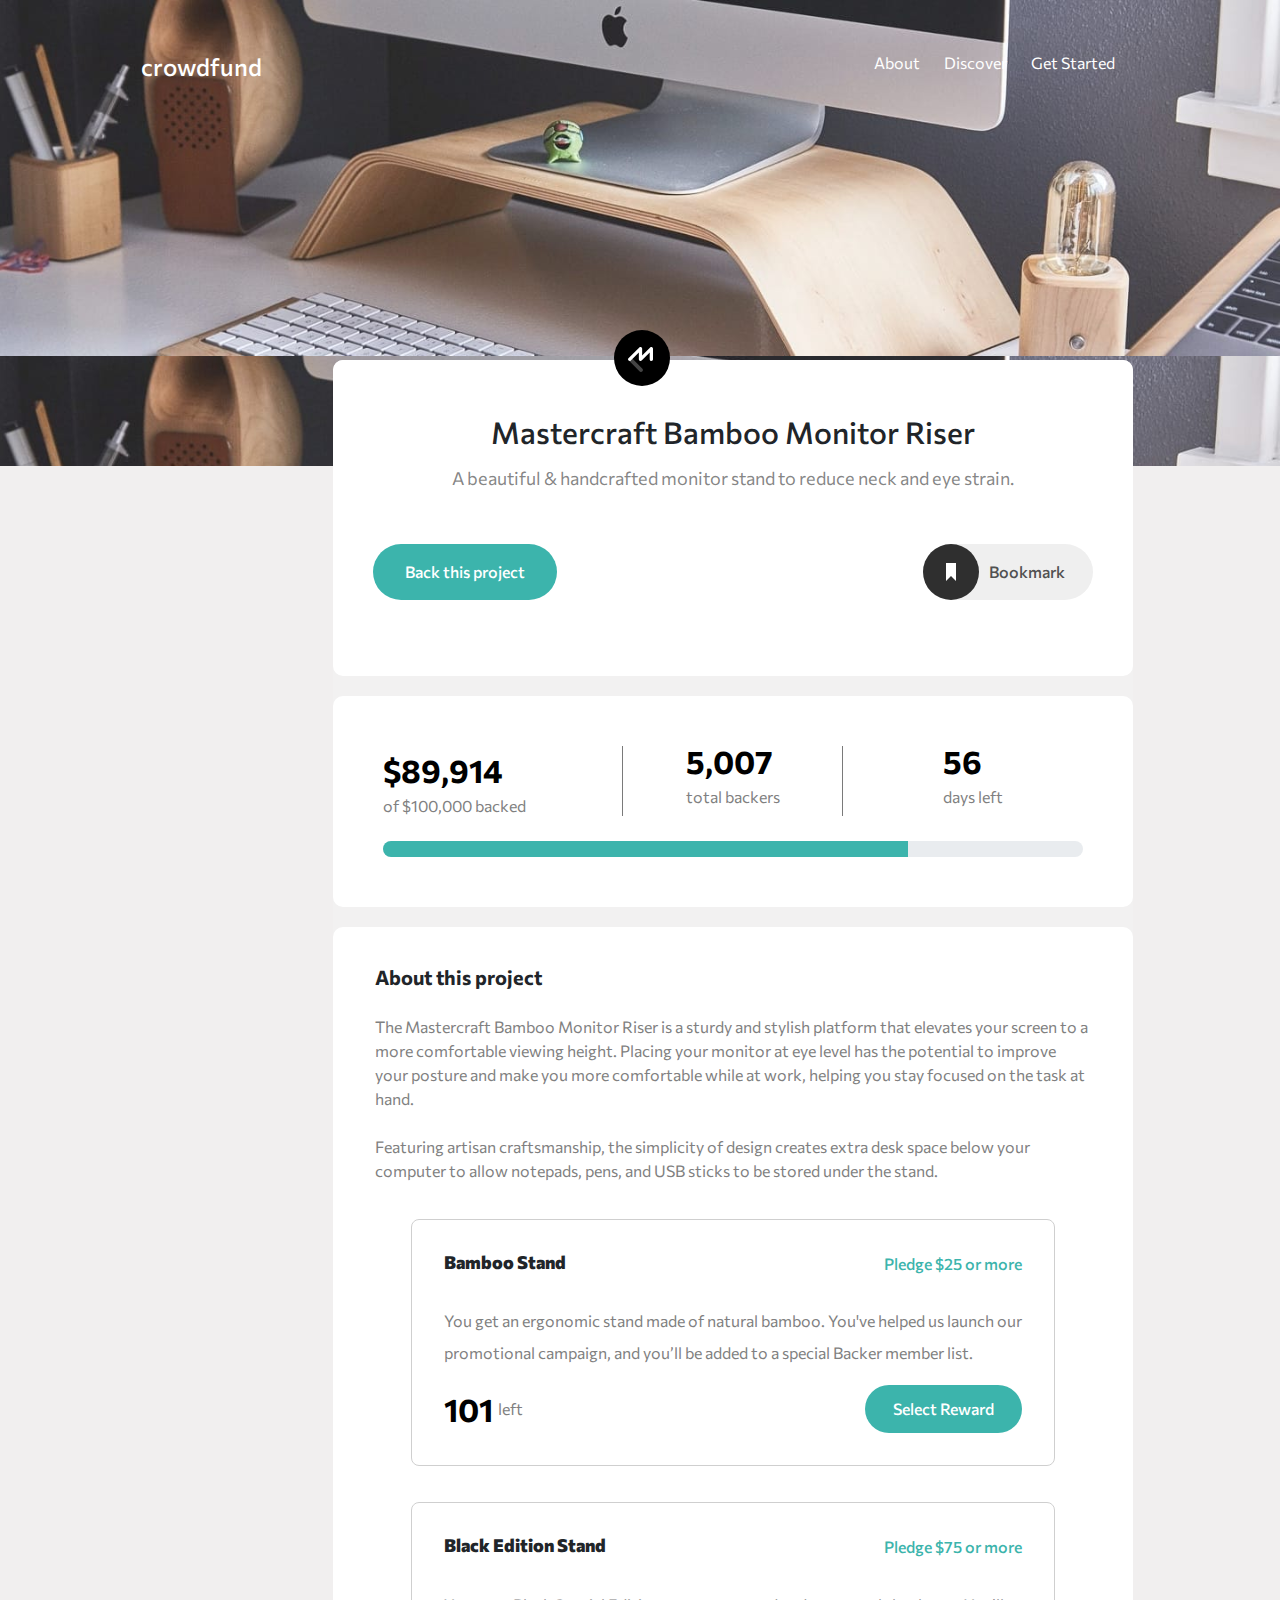
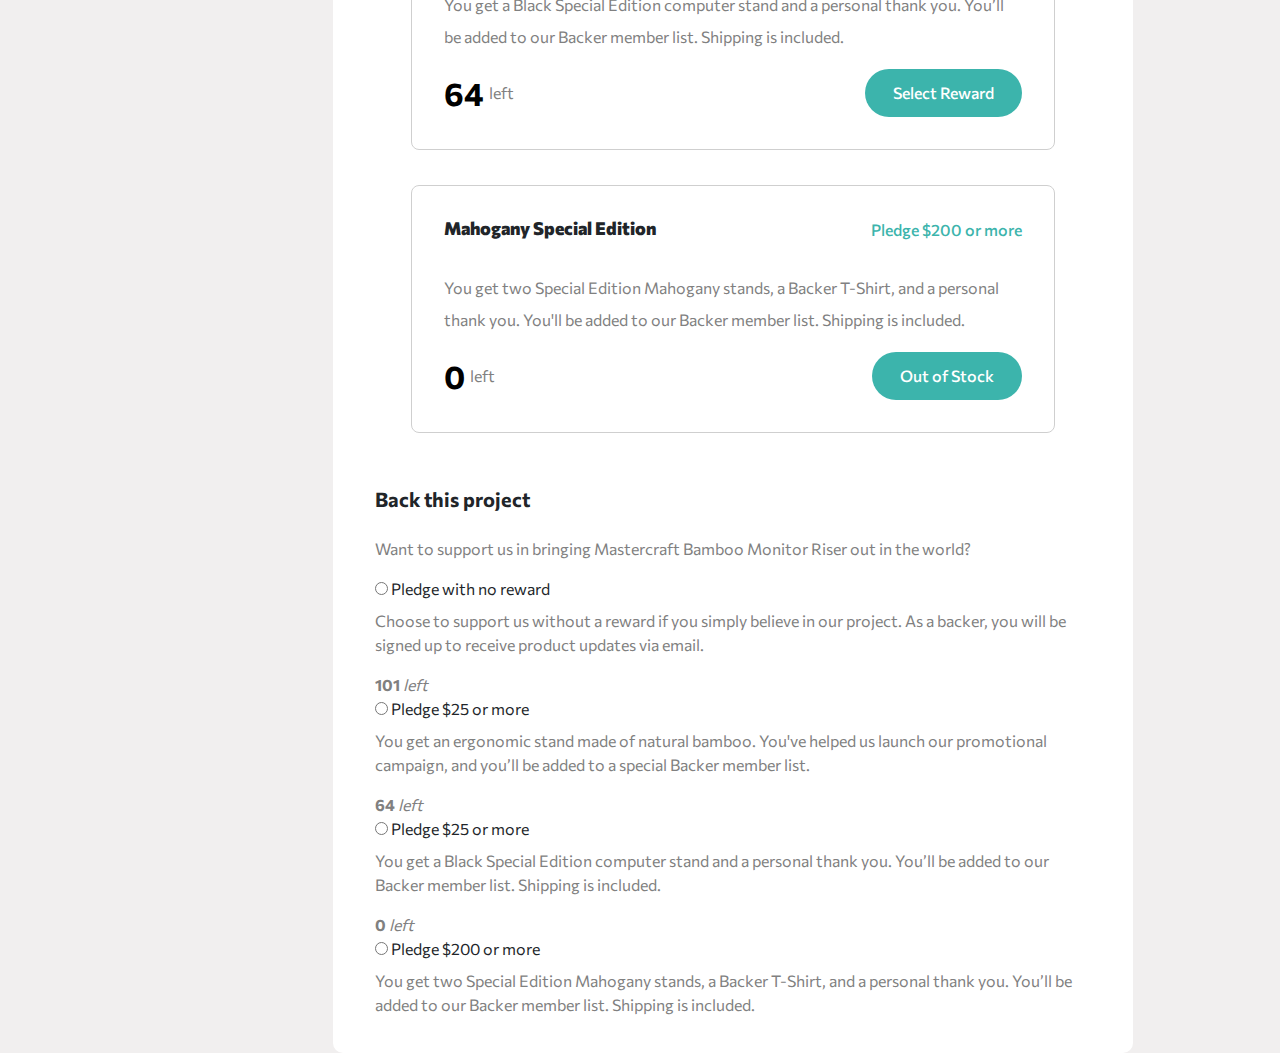
==== index.html @ 8dffcc37 "Landing Page done" ====
<!DOCTYPE html>
<html lang="en">

<head>
  <meta charset="UTF-8">
  <meta name="viewport" content="width=device-width, initial-scale=1.0">
  <!-- displays site properly based on user's device -->

  <link rel="icon" type="image/png" sizes="32x32" href="./images/favicon-32x32.png">
  <link rel="stylesheet" href="https://cdn.jsdelivr.net/npm/bootstrap@4.0.0/dist/css/bootstrap.min.css"
    integrity="sha384-Gn5384xqQ1aoWXA+058RXPxPg6fy4IWvTNh0E263XmFcJlSAwiGgFAW/dAiS6JXm" crossorigin="anonymous">
  <title>Frontend Mentor | Crowdfunding product page</title>
  <script src="index.js" defer></script>

  <!-- Feel free to remove these styles or customise in your own stylesheet 👍 -->

  <link rel="stylesheet" href="./CSS/index.css">
</head>

<body>
  <nav class="navbar-default">
    <div class="navbar">

      <div class="logo">
        <h2>crowdfund</h2>
      </div>
      <div class="navbar-menu">
        <ul id="menu">
          <li class="menu-item">About</li>
          <li class="menu-item">Discover</li>
          <li class="menu-item">Get Started</li>
        </ul>
      </div>

    </div>

  </nav>

  <!---======masterCraft ========-->
  <aside>
    <div class="masterCraft-logo">
      <svg width="56" height="56" xmlns="http://www.w3.org/2000/svg">
        <g fill="none" fill-rule="evenodd">
          <circle fill="#000" cx="28" cy="28" r="28" />
          <g fill-rule="nonzero">
            <path
              d="M15.565 28.565a1.93 1.93 0 012.606-.113l.122.113 10.142 10.142a1.93 1.93 0 01-2.606 2.84l-.122-.112-10.142-10.142a1.93 1.93 0 010-2.728z"
              fill="#444" />
            <path
              d="M36.19 17.48c1.006-.996 2.706-.34 2.805 1.026l.005.126v10.736c0 .9-.737 1.629-1.646 1.629a1.64 1.64 0 01-1.642-1.507l-.005-.122v-6.805l-8.043 7.957c-1.006.996-2.707.34-2.806-1.026l-.004-.126v-6.805L16.81 30.52a1.66 1.66 0 01-2.224.095l-.105-.095a1.616 1.616 0 01-.096-2.2l.096-.103L25.336 17.48c1.006-.996 2.707-.34 2.806 1.026l.004.126v6.804l8.043-7.956z"
              fill="#FFF" />
          </g>
        </g>
      </svg>
    </div>
  </aside>


  <main class="main">


    <header>

      <h1 id="mainHeading">Mastercraft Bamboo Monitor Riser</h1>


      <p class="theme">A beautiful & handcrafted monitor stand to reduce neck and eye strain.</p>


      <div class="project-links">
        <button class="back-project-button active-states-bookmark "><a href="#">Back this project</a></button>
        <!-- <button class="bookmark"><a href="#">Bookmark</a></button> -->

        <!----experiment -->
        <button class="bookmark-button"><svg width=" 56" height="56" xmlns="http://www.w3.org/2000/svg">
            <g fill="none" fill-rule="evenodd">
              <circle fill="#2F2F2F" cx="28" cy="28" r="28" />
              <path fill="white" d="M23 19v18l5-5.058L33 37V19z" />
            </g>
          </svg><a href="#">Bookmark</a>
        </button>
        <!---experiment end-->
      </div>

    </header>
    <!--=====Amount and Countdown Start ======----->
    <section id="counters">
      <div class="donation-count">



        <div class="backed-amount ">
          <p> <span class="count">$89,914</span>
            <br>
            of $100,000 backed
          </p>
        </div>

        <div class="backers">
          <p> <span class="count">5,007</span>
            <br>
            total backers
          </p>
        </div>

        <div class="days">
          <p> <span class="count">56</span>
            <br>
            days left
          </p>
        </div>
        <!--progress bar-->

      </div>
      <div class="progress">
        <div class="progress-bar w-75" role="progressbar" aria-valuenow="0" aria-valuemin="75" aria-valuemax="100">
        </div>
      </div>

    </section>




    <div class="content">

      <h2>About this project</h2>

      <p>
        The Mastercraft Bamboo Monitor Riser is a sturdy and stylish platform that elevates your screen
        to a more comfortable viewing height. Placing your monitor at eye level has the potential to improve
        your posture and make you more comfortable while at work, helping you stay focused on the task at hand.
        <br>
        <br>
        Featuring artisan craftsmanship, the simplicity of design creates extra desk space below your computer
        to allow notepads, pens, and USB sticks to be stored under the stand.
      </p>

      <div class="donation-options">
        <span class="pledge">
          Pledge $25 or more</span>
        <h6>Bamboo Stand</h6><br>
        <p>You get an ergonomic stand made of natural bamboo. You've helped us launch our promotional campaign, and
          you’ll be added to a special Backer member list.</p>


        <div class="donation-footer">
          <div class="counter">
            <strong class="count">101</strong>
            <span class="left">left</span>
          </div>
          <button class="donation-selection active-states-bookmark">Select Reward</button>
        </div>


      </div>

      <div class="donation-options">

        <span class="pledge">Pledge $75 or more</span>

        <h6>Black Edition Stand</h6> <br>
        <p>
          You get a Black Special Edition computer stand and a personal thank you. You’ll be added to our Backer
          member list. Shipping is included.
        </p>

        <div class="donation-footer">
          <div class="counter">
            <strong class="count">64</strong>
            <span class="left">left</span>
          </div>
          <button class="donation-selection active-states-bookmark">Select Reward</button>
        </div>


      </div>

      <div class="donation-options">

        <span class="pledge">Pledge $200 or more</span>
        <h6>Mahogany Special Edition</h6> <br>


        <p>You get two Special Edition Mahogany stands, a Backer T-Shirt, and a personal thank you. You'll be added
          to our Backer member list. Shipping is included.</p>
        <div class="donation-footer">
          <div class="counter">
            <strong class="count">0</strong>
            <span class="left">left</span>
          </div>
          <button class="donation-selection active-states-bookmark">Out of Stock</button>
        </div>
      </div>



      <!-- Selection modal start -->

      <div class="back-this-project">
        <h2>Back this project</h2>
        <p>Want to support us in bringing Mastercraft Bamboo Monitor Riser out in the world?
        </p>
        <!--Now Reward-->
        <div class="rewards">
          <input type="radio" id="noReward" name="noAward" value="0">
          <label for="noReward">Pledge with no reward</label><br>
          <p>Choose to support us without a reward if you simply believe in our project. As a backer,
            you will be signed up to receive product updates via email.
          </p>
        </div>


        <!--Bamboo Reward-->
        <div class="rewards">
          <div class="left">
            <strong>101</strong>
            <i>left</i>
          </div>
          <input type="radio" id="bambooStand" name="bambooAward" value="25">
          <label for="bambooStand">Pledge $25 or more</label><br>
          <p>
            You get an ergonomic stand made of natural bamboo. You've helped us launch our promotional campaign, and
            you’ll be added to a special Backer member list.
          </p>
        </div>

        <!---Black Edition Reward-->
        <div class="rewards">
          <div class="left">
            <strong>64</strong>
            <i>left</i>
          </div>
          <input type="radio" id="bambooStand" name="bambooAward" value="25">
          <label for="bambooStand">Pledge $25 or more</label><br>
          <p>You get a Black Special Edition computer stand and a personal thank you. You’ll be added to our Backer
            member list. Shipping is included.</p>
        </div>

        <!---Mahogany Special Edition-->
        <div class="rewards">
          <div class="left">
            <strong>0</strong>
            <i>left</i>
          </div>
          <input type="radio" id="bambooStand" name="bambooAward" value="25">
          <label for="bambooStand">Pledge $200 or more</label><br>
          <p>You get two Special Edition Mahogany stands, a Backer T-Shirt, and a personal thank you. You’ll be added
            to our Backer member list. Shipping is included.</p>
        </div>



      </div>



      <!-- Selected pledge start -->
      <!-- Enter your pledge
      $25
      Continue -->
      <!-- Selected pledge end -->

      <!-- Black Edition Stand
      Pledge $75 or more
     
      64 left -->

      <!-- Selected pledge start -->
      <!-- Enter your pledge
      $75
      Continue -->
      <!-- Selected pledge end -->

      <!-- Mahogany Special Edition
      Pledge $200 or more

      0 left -->

      <!-- Selected pledge  start -->
      <!-- Enter your pledge
      $200
      Continue

      Thanks for your support!
      Your pledge brings us one step closer to sharing Mastercraft Bamboo Monitor Riser worldwide. You will get
      an email once our campaign is completed.
      Got it! -->

    </div>

  </main>

  <!-- Selected pledge end -->

  <!-- Selection modal end -->

  <!-- Success modal start -->



  <!-- Success modal end -->
</body>

</html>
---- CSS/index.css ----
@import url("https://fonts.googleapis.com/css2?family=Commissioner:wght@400;500;700&display=swap");

* {
  box-sizing: border-box;
  margin: 0;
  padding: 0;
}
body {
  font-family: "Commissioner", sans-serif;
  background-color: rgb(241, 239, 239);
}
.navbar-default {
  background-image: url(/images/image-hero-desktop.jpg);
  height: 466px;
  background-size: contain;
  color: white;
}

.navbar {
  display: flex;
  padding: 4% 11%;
  justify-content: space-between;
}

#menu {
  display: flex;
  justify-content: space-around;
  list-style-type: none;
  font-size: 16px;
}
.masterCraft-logo {
  position: absolute;
  left: 48%;
  top: 330px;
  z-index: 2;
}
.logo h2 {
  font-size: 24px;
}
.menu-item {
  margin-right: 24px;
  font-weight: 400;
  font-size: 16px;
}

main {
  position: absolute;
  top: 360px;
  left: 26%;
  width: 800px;
  height: 100%;
  display: flex;
  flex-direction: column;
  gap: 20px;
  background-color: rgb(242, 241, 241);
  /* border: 2px solid black; */
  border-radius: 10px;
}

header {
  width: 100%;
  /* border: 2px solid red; */
  background-color: white;
  display: flex;
  flex-direction: column;
  align-items: center;
  padding: 5%;
  border-radius: 10px;
}
#mainHeading {
  font-size: 30px;
  margin: 2%;
}
.theme {
  font-size: 18px;
  color: hsla(0, 0%, 48%, 0.918);
}

.project-links {
  display: flex;
  justify-content: space-between;
  width: 100%;
  margin: 5%;
}

.bookmark-button {
  min-width: 170px;
  border-radius: 50px;
  border: none;
  text-align: center;
  display: flex;
  align-items: center;
}

.bookmark-button:focus {
  outline: none;
}

.bookmark-button a {
  color: rgb(81, 81, 81);
  margin-left: 10px;
  text-decoration: none;
  font-family: "Commissioner", sans-serif;
  font-weight: 500;
  font-size: 16px;
}
.bookmark-activated svg circle {
  fill: hsl(176, 72%, 28%);
}
.bookmark-activated a {
  color: hsl(176, 72%, 28%);
}
/* 
.bookmark-button:hover svg circle {
  fill: hsl(176, 72%, 28%);
}
.bookmark-button:hover a {
  color: hsl(176, 72%, 28%);
} */
.back-project-button {
  background-color: hsl(176, 50%, 47%);
  min-width: 160px;
  border-radius: 50px;
  padding: 0px 32px;
  border: none;
  text-align: center;
  display: flex;
  justify-content: center;
  align-items: center;
}

.back-project-button:focus {
  outline: none;
}

.back-project-button a {
  color: white;
  text-decoration: none;
  font-family: "Commissioner", sans-serif;
  font-weight: 500;
  font-size: 16px;
}

#counters {
  background-color: white;
  border-radius: 10px;
  padding: 50px;
  display: flex;
  flex-direction: column;
  gap: 15px;
}
.donation-count {
  display: flex;
  flex-wrap: wrap;
  gap: 20px;
}

.donation-count div {
  flex: 1;
  display: flex;
  align-items: center;
  justify-content: center;
  height: 70px;
}
.donation-count .backed-amount {
  align-items: start;
  justify-content: start;
}
.backers {
  border-right: 0.5px solid hsl(0, 0%, 48%);
  border-left: 0.5px solid hsl(0, 0%, 48%);
}

.count {
  font-size: 32px;
  font-weight: 800;
  color: black;
}
.donation-count div p {
  line-height: 1.5;
  color: grey;
}
.progress {
  margin-top: 10px;
  border-radius: 25px;
}
.progress-bar {
  background-color: hsl(176, 50%, 47%);
}

.content {
  font-family: "Commissioner", sans-serif;
  padding: 20px 42px;
  background-color: white;
  border-radius: 10px;
}
.content h2 {
  font-size: 20px;
  font-weight: 700;
  line-height: 3;
}

.content p {
  font-size: 16px;
  color: grey;
  line-height: 1.5;
}
.donation-options {
  border: 1px solid rgba(202, 202, 202, 0.903);
  padding: 32px;
  margin: 5%;
  border-radius: 8px;
}
.donation-options h6 {
  font-weight: 800;
  font-size: 18px;
}
.pledge {
  float: right;
  color: hsl(176, 50%, 47%);
  font-size: 16px;
  font-weight: 500;
}
.donation-options p {
  line-height: 2;
}
.counter {
  display: flex;
  align-items: center;
  font-size: 36px;
}
.count {
  font-weight: bold;
  margin-right: 5px;
}
.left {
  font-size: 16px;
  color: grey;
}
.donation-footer {
  display: flex;
  justify-content: space-between;
}

.donation-selection {
  border: none;
  min-width: 120px;
  padding: 12px 28px;
  background-color: hsl(176, 50%, 47%);
  border-radius: 25px;
  color: white;
  font-weight: 500;
  font-size: 16px;
}

.active-states-bookmark:hover {
  background-color: hsl(176, 72%, 28%);
}

.donation-selection:focus {
  outline: none;
}
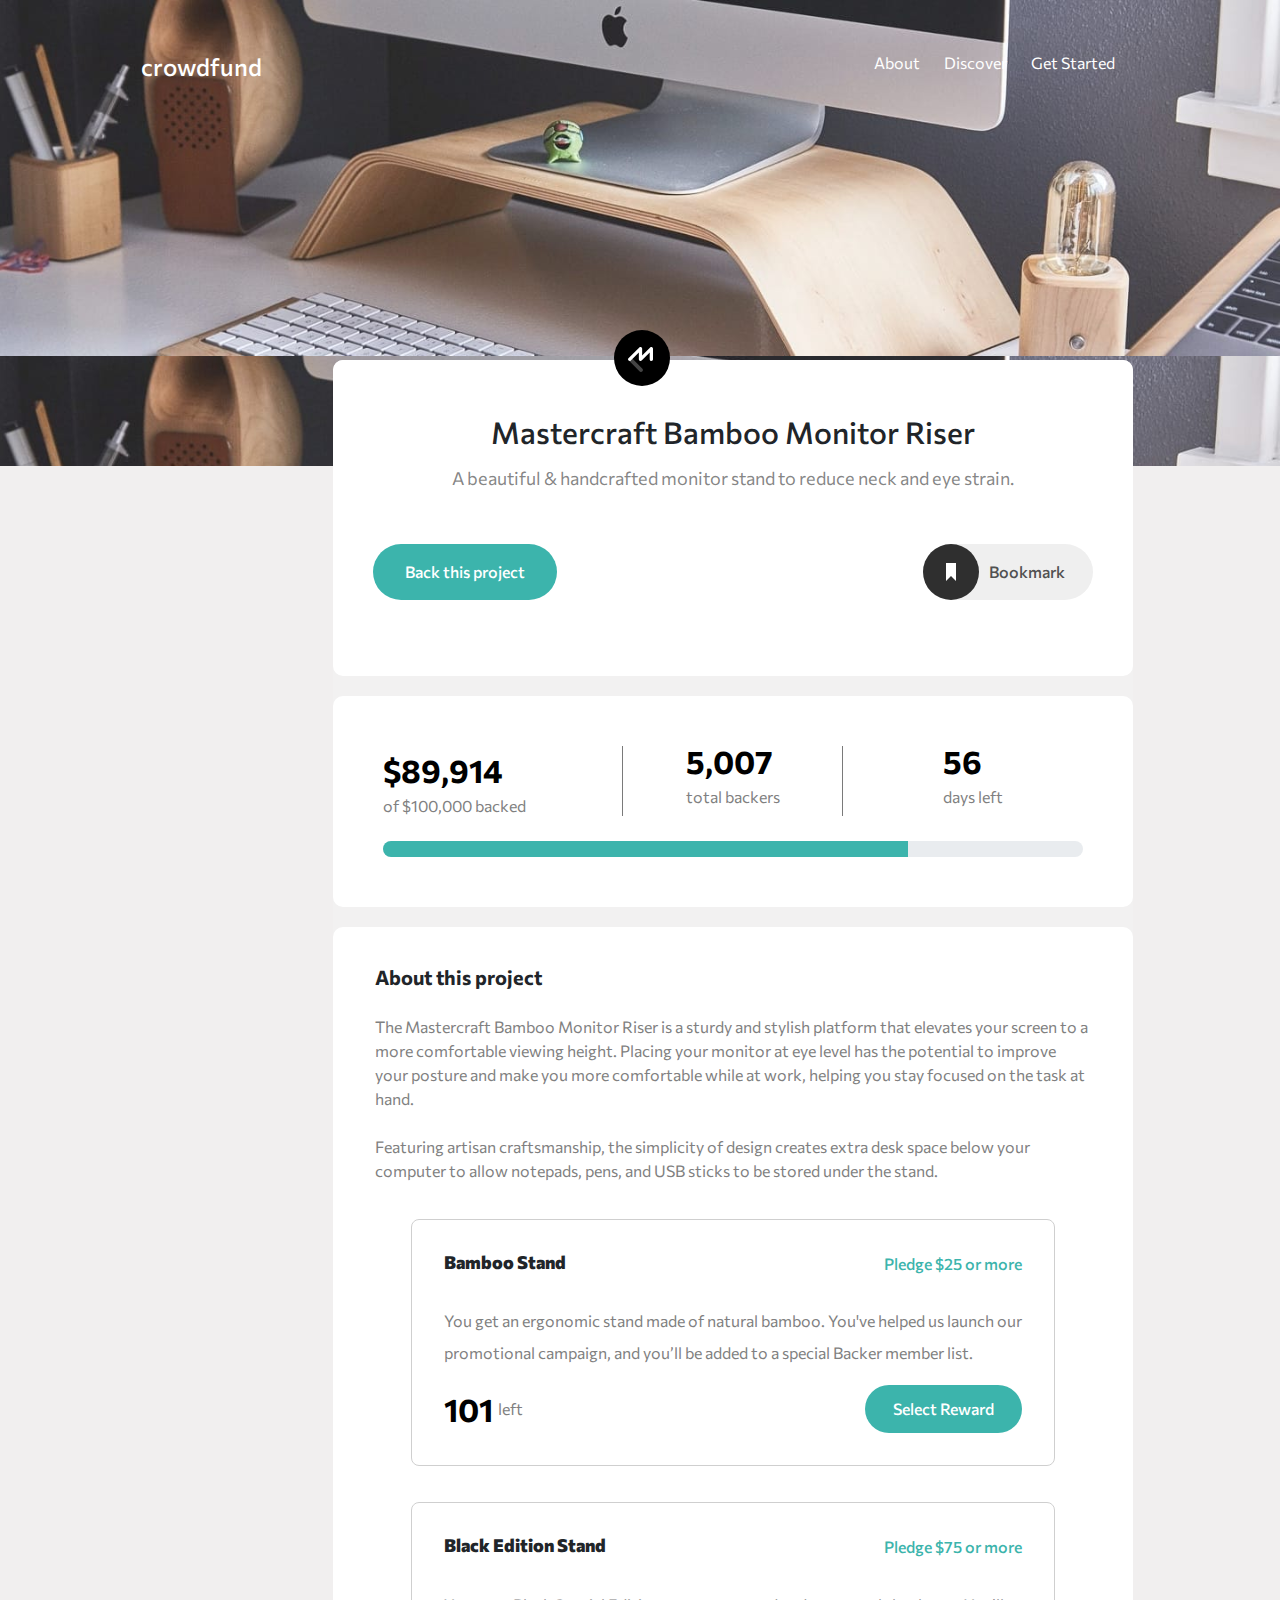
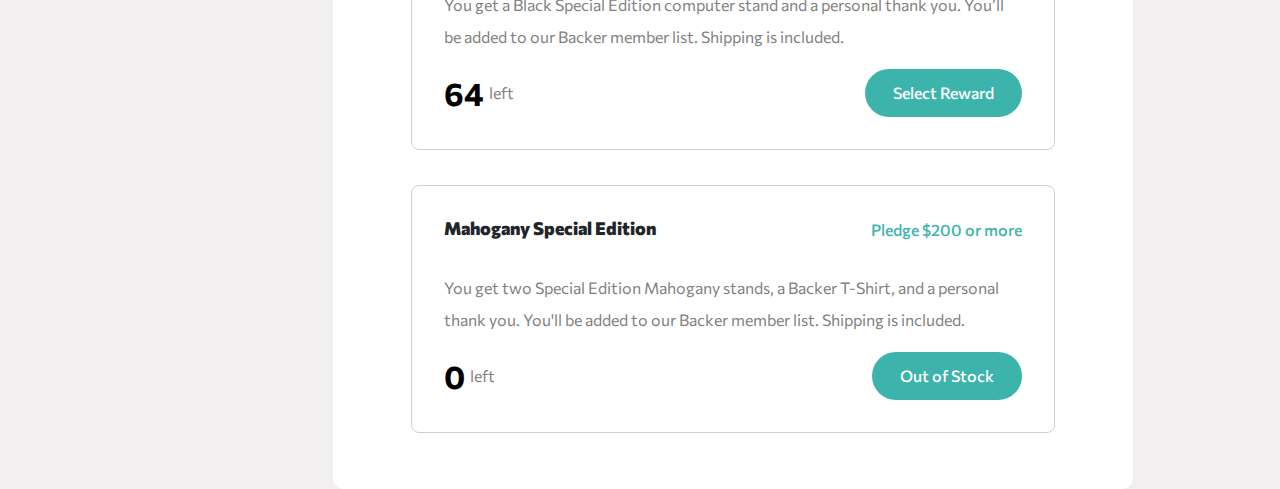
==== commit 710e5b3d: "added javascript and css for project info" ====
--- a/index.html
+++ b/index.html
@@ -6,7 +6,7 @@
   <meta name="viewport" content="width=device-width, initial-scale=1.0">
   <!-- displays site properly based on user's device -->
 
-  <link rel="icon" type="image/png" sizes="32x32" href="./images/favicon-32x32.png">
+  <link rel="icon" type="image/png" sizes="32x32" href="./img/favicon-32x32.png">
   <link rel="stylesheet" href="https://cdn.jsdelivr.net/npm/bootstrap@4.0.0/dist/css/bootstrap.min.css"
     integrity="sha384-Gn5384xqQ1aoWXA+058RXPxPg6fy4IWvTNh0E263XmFcJlSAwiGgFAW/dAiS6JXm" crossorigin="anonymous">
   <title>Frontend Mentor | Crowdfunding product page</title>
@@ -195,111 +195,109 @@
 
 
 
-      <!-- Selection modal start -->
-
-      <div class="back-this-project">
-        <h2>Back this project</h2>
-        <p>Want to support us in bringing Mastercraft Bamboo Monitor Riser out in the world?
-        </p>
-        <!--Now Reward-->
-        <div class="rewards">
-          <input type="radio" id="noReward" name="noAward" value="0">
-          <label for="noReward">Pledge with no reward</label><br>
-          <p>Choose to support us without a reward if you simply believe in our project. As a backer,
-            you will be signed up to receive product updates via email.
-          </p>
-        </div>
-
-
-        <!--Bamboo Reward-->
-        <div class="rewards">
-          <div class="left">
-            <strong>101</strong>
-            <i>left</i>
-          </div>
-          <input type="radio" id="bambooStand" name="bambooAward" value="25">
-          <label for="bambooStand">Pledge $25 or more</label><br>
-          <p>
-            You get an ergonomic stand made of natural bamboo. You've helped us launch our promotional campaign, and
-            you’ll be added to a special Backer member list.
-          </p>
-        </div>
-
-        <!---Black Edition Reward-->
-        <div class="rewards">
-          <div class="left">
-            <strong>64</strong>
-            <i>left</i>
-          </div>
-          <input type="radio" id="bambooStand" name="bambooAward" value="25">
-          <label for="bambooStand">Pledge $25 or more</label><br>
-          <p>You get a Black Special Edition computer stand and a personal thank you. You’ll be added to our Backer
-            member list. Shipping is included.</p>
-        </div>
-
-        <!---Mahogany Special Edition-->
-        <div class="rewards">
-          <div class="left">
-            <strong>0</strong>
-            <i>left</i>
-          </div>
-          <input type="radio" id="bambooStand" name="bambooAward" value="25">
-          <label for="bambooStand">Pledge $200 or more</label><br>
-          <p>You get two Special Edition Mahogany stands, a Backer T-Shirt, and a personal thank you. You’ll be added
-            to our Backer member list. Shipping is included.</p>
-        </div>
-
-
-
-      </div>
-
-
-
-      <!-- Selected pledge start -->
-      <!-- Enter your pledge
-      $25
-      Continue -->
-      <!-- Selected pledge end -->
-
-      <!-- Black Edition Stand
-      Pledge $75 or more
-     
-      64 left -->
-
-      <!-- Selected pledge start -->
-      <!-- Enter your pledge
-      $75
-      Continue -->
-      <!-- Selected pledge end -->
-
-      <!-- Mahogany Special Edition
-      Pledge $200 or more
-
-      0 left -->
-
-      <!-- Selected pledge  start -->
-      <!-- Enter your pledge
-      $200
-      Continue
-
-      Thanks for your support!
-      Your pledge brings us one step closer to sharing Mastercraft Bamboo Monitor Riser worldwide. You will get
-      an email once our campaign is completed.
-      Got it! -->
-
-    </div>
+
+
+    </div>
+
 
   </main>
-
+  <div class="back-this-project">
+
+    <button class="close-project-info">
+      <svg width="20" height="20" xmlns="http://www.w3.org/2000/svg">
+        <path
+          d="M11.314 0l2.828 2.828L9.9 7.071l4.243 4.243-2.828 2.828L7.07 9.9l-4.243 4.243L0 11.314 4.242 7.07 0 2.828 2.828 0l4.243 4.242L11.314 0z"
+          fill="black" fill-rule="evenodd" opacity=".4" />
+      </svg> </button>
+    <h2 class="backProjects">Back this project</h2>
+    <p>Want to support us in bringing Mastercraft Bamboo Monitor Riser out in the world?
+    </p>
+    <!--Now Reward-->
+    <div class="rewards">
+      <input type="radio" id="noReward" name="award" value="0">
+      <label for="noReward">Pledge with no reward</label><br>
+      <p>Choose to support us without a reward if you simply believe in our project. As a backer,
+        you will be signed up to receive product updates via email.
+      </p>
+    </div>
+
+
+    <!--Bamboo Reward-->
+    <div class="rewards">
+      <div class="left">
+        <strong>101</strong>
+        <i>left</i>
+      </div>
+      <input type="radio" id="bambooStand" name="award" value="25">
+      <label for="bambooStand"> Bamboo Stand
+        <span class="pledge-amount">Pledge $25 or more</span></label><br>
+      <p>
+        You get an ergonomic stand made of natural bamboo. You've helped us launch our promotional campaign, and
+        you’ll be added to a special Backer member list.
+      </p>
+    </div>
+
+    <!---Black Edition Reward-->
+    <div class="rewards">
+      <div class="left">
+        <strong>64</strong>
+        <i>left</i>
+      </div>
+      <input type="radio" id="blackEdition" name="award" value="75">
+      <label for="blackEdition"> Black Edition Stand <span class="pledge-amount">Pledge $75 or
+          more</span></label><br>
+      <p>You get a Black Special Edition computer stand and a personal thank you. You’ll be added to our Backer
+        member list. Shipping is included.</p>
+    </div>
+
+    <!---Mahogany Special Edition-->
+    <div class="rewards">
+      <div class="left">
+        <strong>0</strong>
+        <i>left</i>
+      </div>
+      <input type="radio" id="MahagonyStand" name="award" value="200">
+      <label for="mahoganyAward"> Mahogany Special Edition <span class="pledge-amount">Pledge $200 or
+          more</span></label><br>
+      <p>You get two Special Edition Mahogany stands, a Backer T-Shirt, and a personal thank you. You’ll be added
+        to our Backer member list. Shipping is included.</p>
+    </div>
+
+
+
+  </div>
+
+  <!-- Selected pledge start -->
+  <!-- Enter your pledge
+        $25
+        Continue -->
   <!-- Selected pledge end -->
 
-  <!-- Selection modal end -->
-
-  <!-- Success modal start -->
-
-
-
-  <!-- Success modal end -->
+  <!-- Black Edition Stand
+        Pledge $75 or more
+       
+        64 left -->
+
+  <!-- Selected pledge start -->
+  <!-- Enter your pledge
+        $75
+        Continue -->
+  <!-- Selected pledge end -->
+
+  <!-- Mahogany Special Edition
+        Pledge $200 or more
+  
+        0 left -->
+
+  <!-- Selected pledge  start -->
+  <!-- Enter your pledge
+        $200
+        Continue
+  
+        Thanks for your support!
+        Your pledge brings us one step closer to sharing Mastercraft Bamboo Monitor Riser worldwide. You will get
+        an email once our campaign is completed.
+        Got it! -->
 </body>
 
 </html>--- a/CSS/index.css
+++ b/CSS/index.css
@@ -10,7 +10,7 @@
   background-color: rgb(241, 239, 239);
 }
 .navbar-default {
-  background-image: url(/images/image-hero-desktop.jpg);
+  background-image: url("../img/image-hero-desktop.jpg");
   height: 466px;
   background-size: contain;
   color: white;
@@ -260,3 +260,73 @@
 .donation-selection:focus {
   outline: none;
 }
+
+.back-this-project {
+  position: absolute;
+  width: 800px;
+  z-index: 2;
+  left: 26%;
+  padding: 4% 2%;
+  top: 200px;
+  background-color: white;
+  border-radius: 5px;
+  visibility: hidden;
+}
+
+.backProjects {
+  font-size: 24px;
+  font-weight: 600;
+}
+.back-this-project p {
+  color: #808080;
+}
+.rewards {
+  border: 1px solid #808080;
+  margin: 5%;
+  padding: 2%;
+  border-radius: 5px;
+  transition: all 0.9 ease-in;
+}
+.left {
+  float: right;
+}
+.left strong {
+  color: black;
+}
+.rewards:hover {
+  border: 2px solid #3cb4ac;
+}
+
+.rewards label {
+  font-weight: 700;
+  margin-left: 15px;
+}
+
+.pledge-amount {
+  color: #3cb4ac;
+  margin-left: 5px;
+  font-weight: 500;
+}
+
+.rewards input[type="radio"] {
+  accent-color: rgb(55, 136, 136);
+}
+
+.close-project-info {
+  position: absolute;
+  right: 20px;
+  top: 20px;
+  border: none;
+  padding: 5px 12px;
+  background-color: white;
+  transition: transform all 0.3 ease-in-out;
+}
+.close-project-info:hover {
+  transform: scale(1.2);
+}
+.close-project-info:focus {
+  outline: none;
+}
+.close-project-info svg {
+  background-color: white;
+}
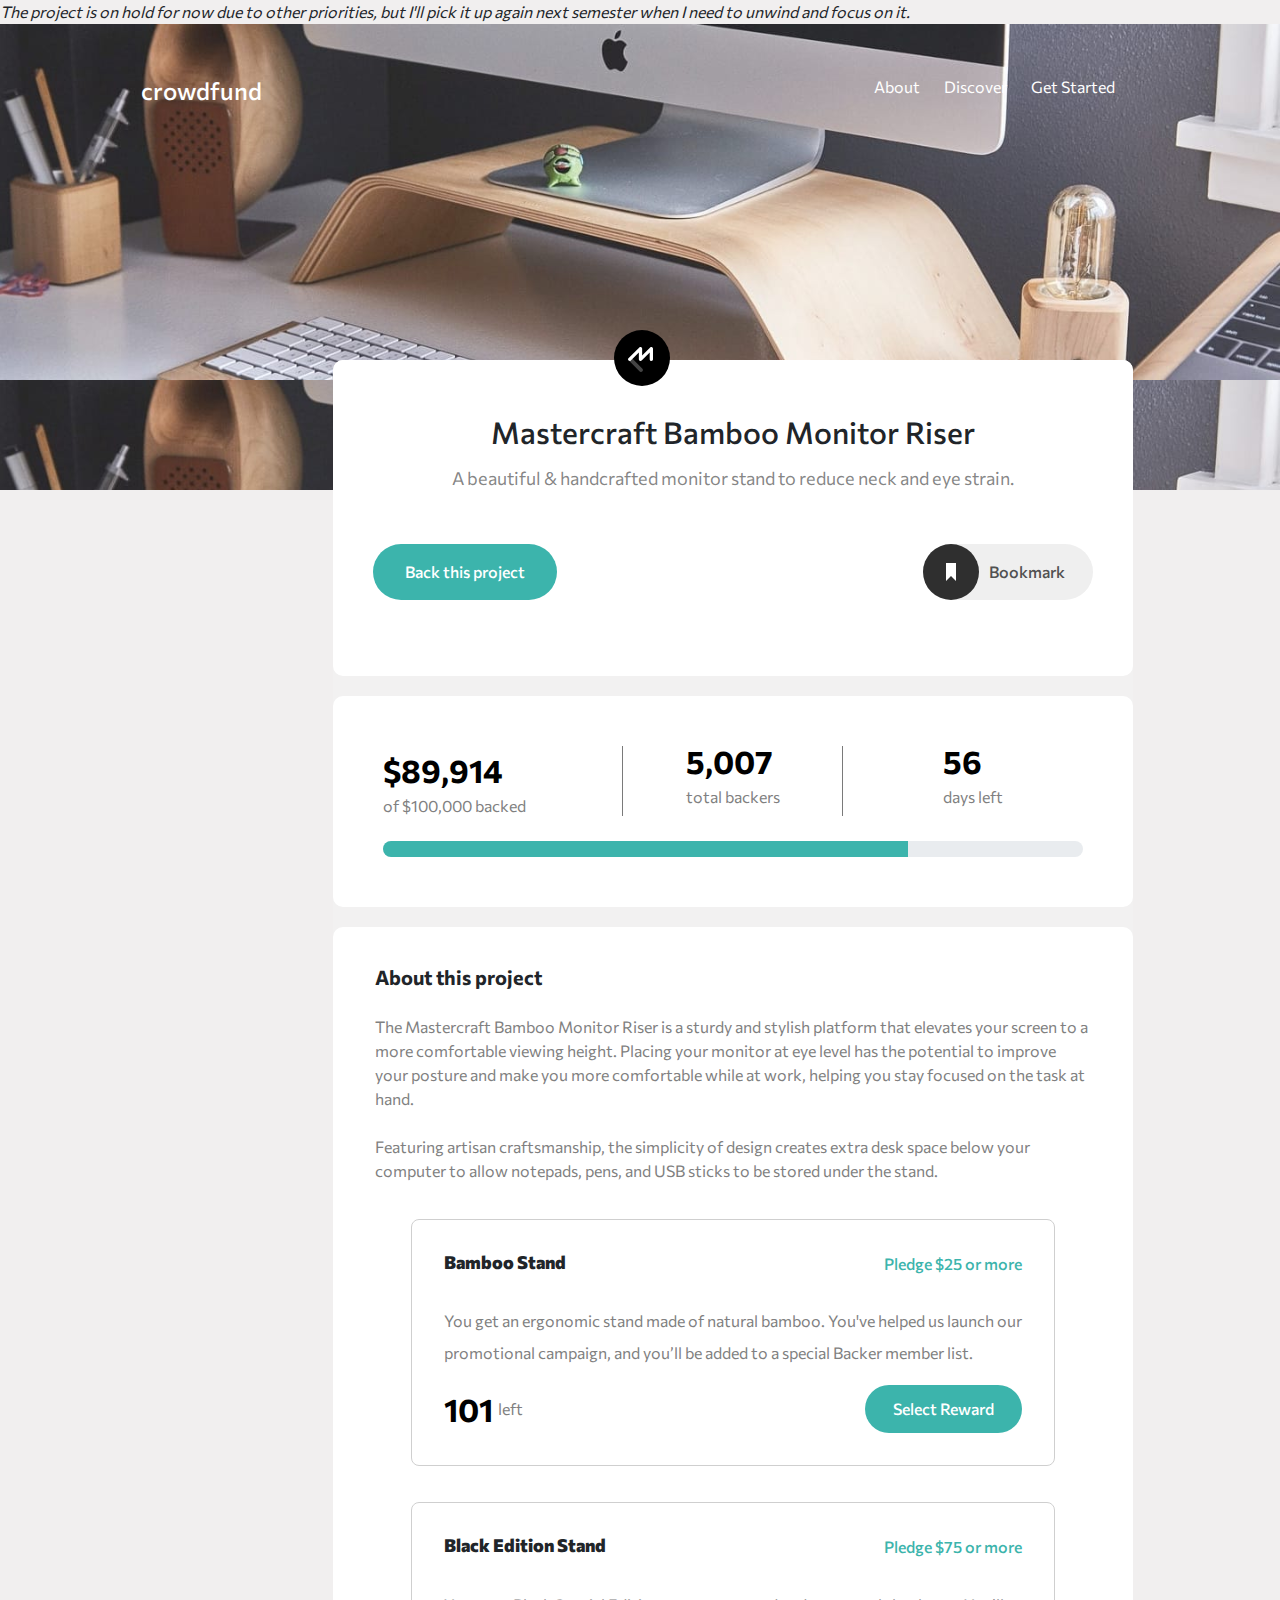
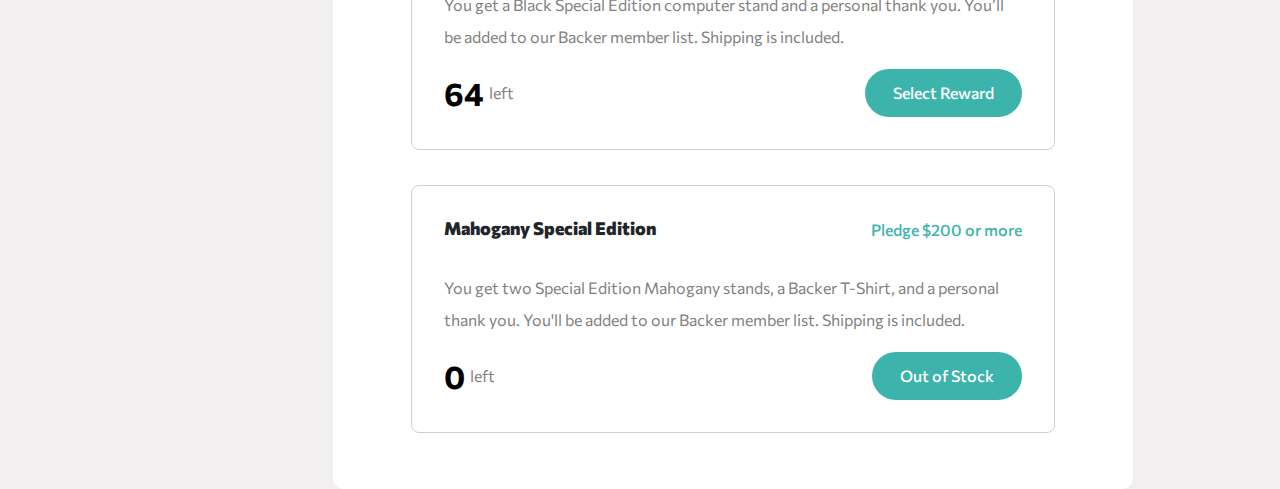
==== commit 4e17097a: "update message" ====
--- a/index.html
+++ b/index.html
@@ -9,15 +9,26 @@
   <link rel="icon" type="image/png" sizes="32x32" href="./img/favicon-32x32.png">
   <link rel="stylesheet" href="https://cdn.jsdelivr.net/npm/bootstrap@4.0.0/dist/css/bootstrap.min.css"
     integrity="sha384-Gn5384xqQ1aoWXA+058RXPxPg6fy4IWvTNh0E263XmFcJlSAwiGgFAW/dAiS6JXm" crossorigin="anonymous">
+
   <title>Frontend Mentor | Crowdfunding product page</title>
   <script src="index.js" defer></script>
+  <script src="https://ajax.googleapis.com/ajax/libs/jquery/3.7.1/jquery.min.js"></script>
 
   <!-- Feel free to remove these styles or customise in your own stylesheet 👍 -->
 
   <link rel="stylesheet" href="./CSS/index.css">
 </head>
 
+
 <body>
+  <!---
+    ===================================================================================================
+   The project is on hold for now due to other priorities,
+    but I'll pick it up again next semester when I need to unwind and focus on it.
+  =======================================================================================================
+  --->
+  <em>The project is on hold for now due to other priorities,
+    but I'll pick it up again next semester when I need to unwind and focus on it.</em>
   <nav class="navbar-default">
     <div class="navbar">
 
@@ -214,87 +225,157 @@
     </p>
     <!--Now Reward-->
     <div class="rewards">
-      <input type="radio" id="noReward" name="award" value="0">
-      <label for="noReward">Pledge with no reward</label><br>
-      <p>Choose to support us without a reward if you simply believe in our project. As a backer,
-        you will be signed up to receive product updates via email.
-      </p>
+      <div style="padding: 2% 3%;">
+        <input type="radio" id="noReward" name="award" value="0" class="rewardsPledge" checked="false">
+        <label for="noReward">Pledge with no reward</label><br>
+        <p>Choose to support us without a reward if you simply believe in our project. As a backer,
+          you will be signed up to receive product updates via email.
+        </p>
+      </div>
+
+      <!--Enter pledge amount-->
+      <hr>
+
+      <div class="enterPledge ">
+
+        <div class="div label">
+          <p>Enter your pledge</p>
+        </div>
+        <div class="actionsAmount">
+
+          <div class="inputDonation">
+            <label for="noAmount">$</label>
+            <input type="number" placeholder="10" value="10" id="noAmount">
+          </div>
+
+          <button class="continue">Continue</button>
+        </div>
+
+
+
+      </div>
     </div>
 
 
     <!--Bamboo Reward-->
     <div class="rewards">
-      <div class="left">
-        <strong>101</strong>
-        <i>left</i>
-      </div>
-      <input type="radio" id="bambooStand" name="award" value="25">
-      <label for="bambooStand"> Bamboo Stand
-        <span class="pledge-amount">Pledge $25 or more</span></label><br>
-      <p>
-        You get an ergonomic stand made of natural bamboo. You've helped us launch our promotional campaign, and
-        you’ll be added to a special Backer member list.
-      </p>
+
+      <div style="padding: 2% 3%;">
+        <div class="left">
+          <strong>101</strong>
+          <i>left</i>
+        </div>
+        <input type="radio" id="bambooStand" name="award" class="rewardsPledge">
+        <label for="bambooStand"> Bamboo Stand
+          <span class="pledge-amount">Pledge $25 or more</span></label><br>
+        <p>
+          You get an ergonomic stand made of natural bamboo. You've helped us launch our promotional campaign, and
+          you’ll be added to a special Backer member list.
+        </p>
+      </div>
+      <!--Enter pledge amount-->
+      <hr class="beforeSelect">
+
+      <div class="enterPledge beforeSelect">
+
+        <div class="div label">
+          <p>Enter your pledge</p>
+        </div>
+        <div class="actionsAmount">
+
+          <div class="inputDonation">
+            <label for="noAmount">$</label>
+            <input type="number" placeholder="25" value="25" id="bambooAwardValue">
+          </div>
+
+          <button class="continue">Continue</button>
+        </div>
+
+
+
+      </div>
     </div>
 
     <!---Black Edition Reward-->
     <div class="rewards">
-      <div class="left">
-        <strong>64</strong>
-        <i>left</i>
-      </div>
-      <input type="radio" id="blackEdition" name="award" value="75">
-      <label for="blackEdition"> Black Edition Stand <span class="pledge-amount">Pledge $75 or
-          more</span></label><br>
-      <p>You get a Black Special Edition computer stand and a personal thank you. You’ll be added to our Backer
-        member list. Shipping is included.</p>
+      <div style="padding: 2% 3%;">
+        <div class="left">
+          <strong>64</strong>
+          <i>left</i>
+        </div>
+        <input type="radio" id="blackEdition" name="award" class="rewardsPledge">
+        <label for="blackEdition"> Black Edition Stand <span class="pledge-amount">Pledge $75 or
+            more</span></label><br>
+        <p>You get a Black Special Edition computer stand and a personal thank you. You’ll be added to our Backer
+          member list. Shipping is included.</p>
+      </div>
+      <!--Enter pledge amount-->
+      <hr class="beforeSelect">
+      <div class="enterPledge beforeSelect">
+
+        <div class="div label">
+          <p>Enter your pledge</p>
+        </div>
+        <div class="actionsAmount">
+
+          <div class="inputDonation">
+            <label for="noAmount">$</label>
+            <input type="number" placeholder="75" value="75" id="blackEditionValue">
+          </div>
+
+          <button class="continue">Continue</button>
+        </div>
+
+
+
+      </div>
     </div>
 
     <!---Mahogany Special Edition-->
     <div class="rewards">
-      <div class="left">
-        <strong>0</strong>
-        <i>left</i>
-      </div>
-      <input type="radio" id="MahagonyStand" name="award" value="200">
-      <label for="mahoganyAward"> Mahogany Special Edition <span class="pledge-amount">Pledge $200 or
-          more</span></label><br>
-      <p>You get two Special Edition Mahogany stands, a Backer T-Shirt, and a personal thank you. You’ll be added
-        to our Backer member list. Shipping is included.</p>
-    </div>
-
-
-
-  </div>
-
-  <!-- Selected pledge start -->
-  <!-- Enter your pledge
-        $25
-        Continue -->
-  <!-- Selected pledge end -->
-
-  <!-- Black Edition Stand
-        Pledge $75 or more
-       
-        64 left -->
-
-  <!-- Selected pledge start -->
-  <!-- Enter your pledge
-        $75
-        Continue -->
-  <!-- Selected pledge end -->
-
-  <!-- Mahogany Special Edition
-        Pledge $200 or more
-  
-        0 left -->
-
-  <!-- Selected pledge  start -->
-  <!-- Enter your pledge
-        $200
-        Continue
-  
-        Thanks for your support!
+      <div style="padding: 2% 3%;">
+        <div class="left">
+          <strong>0</strong>
+          <i>left</i>
+        </div>
+        <input type="radio" id="MahagonyStand" name="award" class="rewardsPledge" value="" checked="false">
+        <label for="mahoganyAward"> Mahogany Special Edition <span class="pledge-amount">Pledge $200 or
+            more</span></label><br>
+        <p>You get two Special Edition Mahogany stands, a Backer T-Shirt, and a personal thank you. You’ll be added
+          to our Backer member list. Shipping is included.</p>
+      </div>
+      <!--Enter pledge amount-->
+      <hr class="beforeSelect">
+
+      <div class="enterPledge beforeSelect">
+
+        <div class="div label">
+          <p>Enter your pledge</p>
+        </div>
+        <div class="actionsAmount">
+
+          <div class="inputDonation">
+            <label for="noAmount">$</label>
+            <input type="number" placeholder="200" value="200" id="mahagonyStandValue">
+          </div>
+
+          <button class="continue">Continue</button>
+        </div>
+
+
+
+      </div>
+
+
+
+    </div>
+
+
+
+
+
+
+    <!--- Thanks for your support!
         Your pledge brings us one step closer to sharing Mastercraft Bamboo Monitor Riser worldwide. You will get
         an email once our campaign is completed.
         Got it! -->
--- a/CSS/index.css
+++ b/CSS/index.css
@@ -260,13 +260,13 @@
 .donation-selection:focus {
   outline: none;
 }
-
+/* Back this project */
 .back-this-project {
   position: absolute;
   width: 800px;
   z-index: 2;
   left: 26%;
-  padding: 4% 2%;
+  padding: 4% 4%;
   top: 200px;
   background-color: white;
   border-radius: 5px;
@@ -281,9 +281,8 @@
   color: #808080;
 }
 .rewards {
-  border: 1px solid #808080;
-  margin: 5%;
-  padding: 2%;
+  border: 2px solid #808080;
+  margin: 5% 0;
   border-radius: 5px;
   transition: all 0.9 ease-in;
 }
@@ -309,9 +308,10 @@
 }
 
 .rewards input[type="radio"] {
-  accent-color: rgb(55, 136, 136);
-}
-
+  accent-color: rgb(51, 160, 160);
+}
+
+/*  close project */
 .close-project-info {
   position: absolute;
   right: 20px;
@@ -330,3 +330,76 @@
 .close-project-info svg {
   background-color: white;
 }
+
+.enterPledge {
+  display: flex;
+  justify-content: space-between;
+  align-items: center;
+  padding: 2%;
+}
+.actionsAmount {
+  display: flex;
+  justify-content: space-around;
+  align-items: center;
+  width: 40%;
+}
+
+.actionsAmount label {
+  color: #808080;
+  font-weight: 600;
+}
+.inputDonation {
+  display: flex;
+  align-items: center;
+  justify-content: center;
+  padding: 2%;
+  border: 2px solid black;
+  width: 100px;
+  border-radius: 25px;
+}
+.inputDonation label {
+  font-size: 16px;
+  margin: 2%;
+}
+.inputDonation input {
+  border: none;
+  max-width: 40px;
+  font-size: 16px;
+}
+.inputDonation input:focus {
+  outline: none;
+}
+
+/* to disable scrolling effect on input */
+input::-webkit-outer-spin-button,
+input::-webkit-inner-spin-button {
+  -webkit-appearance: none;
+  margin: 0;
+}
+
+.continue {
+  width: 100px;
+  border-radius: 25px;
+  font-size: 16px;
+  padding: 3%;
+  font-weight: 700;
+  background-color: #3cb4ac;
+  color: white;
+  border: 2px solid #3cb4ac;
+}
+
+.continue:focus {
+  outline: none;
+}
+
+.blur {
+  opacity: 0.5;
+}
+
+.fullOpacity {
+  opacity: 1 !important;
+  z-index: 999;
+}
+.beforeSelect {
+  display: none;
+}
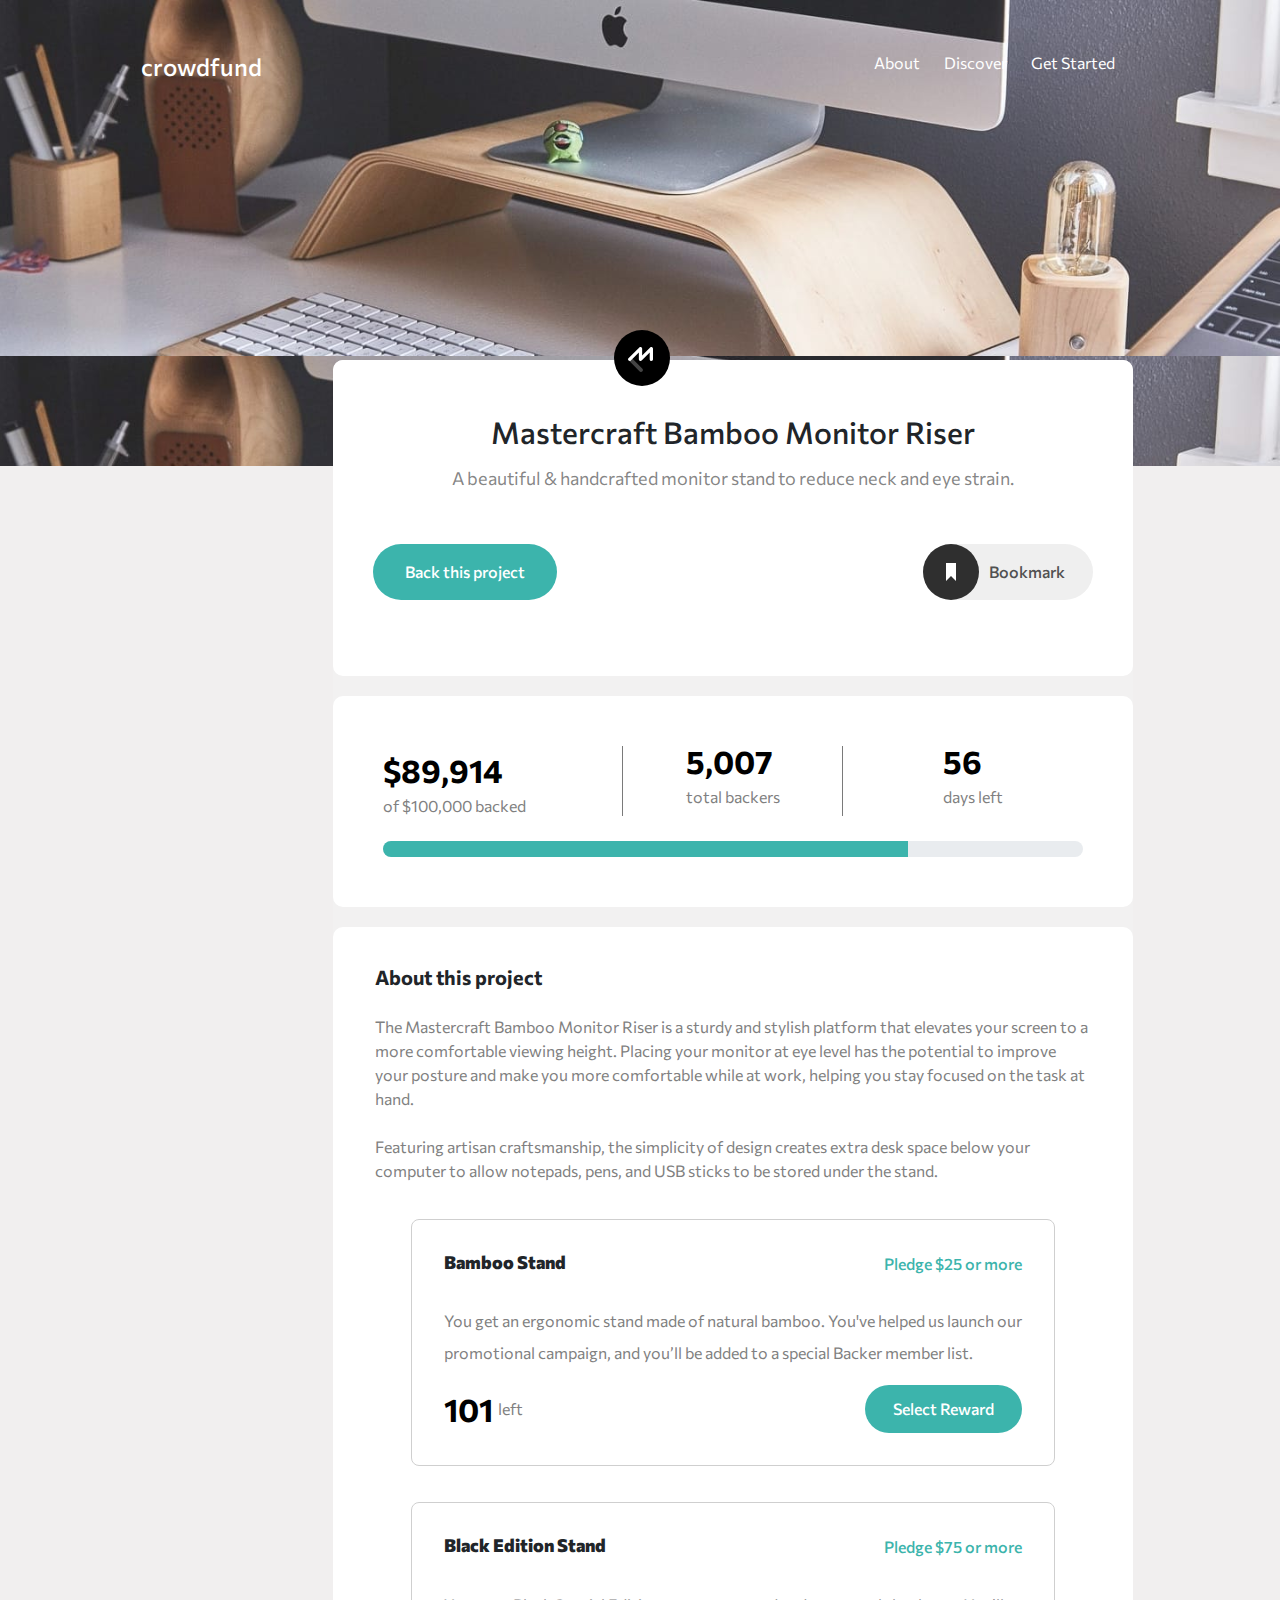
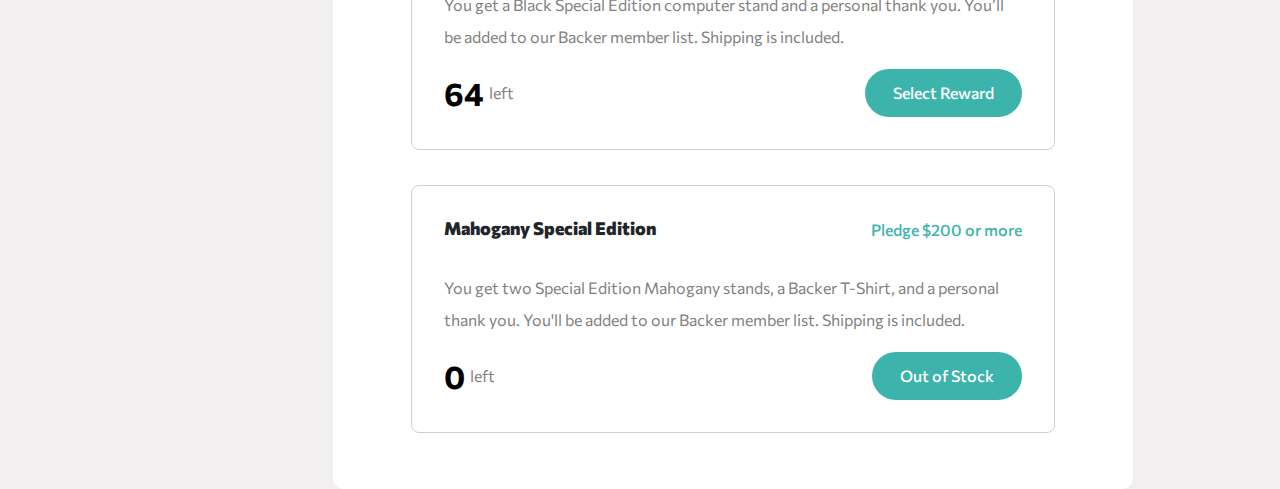
==== commit 48fe50fd: "Merge branch 'master' of https://github.com/taranjeetsingh9/Crowd-Funding-Homepage" ====
--- a/index.html
+++ b/index.html
@@ -21,14 +21,6 @@
 
 
 <body>
-  <!---
-    ===================================================================================================
-   The project is on hold for now due to other priorities,
-    but I'll pick it up again next semester when I need to unwind and focus on it.
-  =======================================================================================================
-  --->
-  <em>The project is on hold for now due to other priorities,
-    but I'll pick it up again next semester when I need to unwind and focus on it.</em>
   <nav class="navbar-default">
     <div class="navbar">
 
